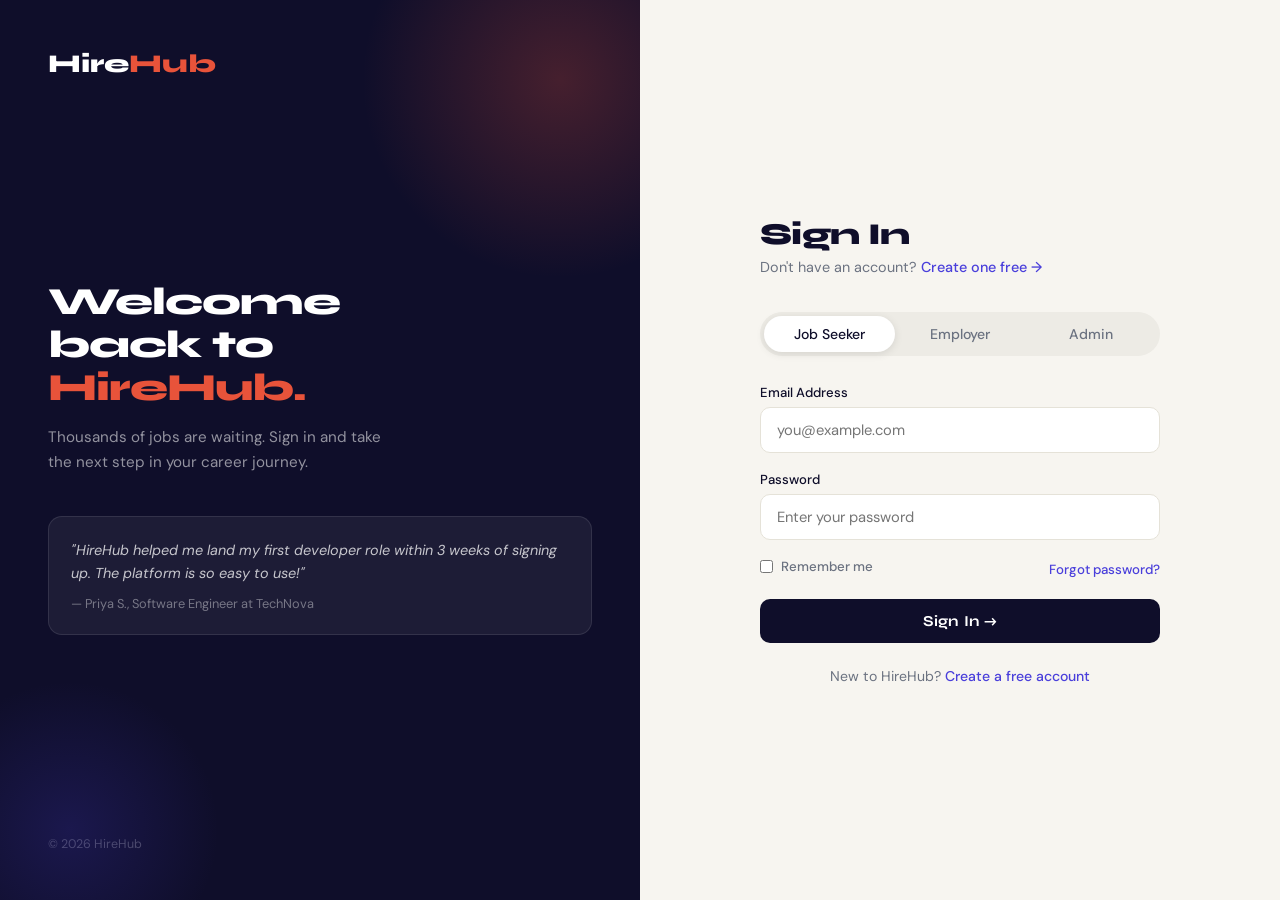
==== src/main/resources/templates/login.html @ 0d594c05 "Upload complete HireHub project" ====
<!DOCTYPE html>
<html lang="en" xmlns:th="http://www.thymeleaf.org">
<head>
  <meta charset="UTF-8" />
  <meta name="viewport" content="width=device-width, initial-scale=1.0" />
  <title>Sign In | HireHub</title>
  <link href="https://fonts.googleapis.com/css2?family=Syne:wght@400;600;700;800&family=DM+Sans:ital,opsz,wght@0,9..40,300;0,9..40,400;0,9..40,500;1,9..40,400&display=swap" rel="stylesheet" />
  <style>
    *, *::before, *::after { box-sizing: border-box; margin: 0; padding: 0; }
    :root {
      --ink:    #0F0E2A;
      --paper:  #F7F5F0;
      --coral:  #E8533A;
      --indigo: #4A3FDB;
      --muted:  #6B7280;
      --border: #E5E2D8;
      --font-head: 'Syne', sans-serif;
      --font-body: 'DM Sans', sans-serif;
    }
    body {
      font-family: var(--font-body); background: var(--paper); color: var(--ink);
      min-height: 100vh; display: grid; grid-template-columns: 1fr 1fr;
    }

    /* LEFT PANEL */
    .panel-left {
      background: var(--ink); color: #fff;
      display: flex; flex-direction: column; justify-content: space-between;
      padding: 48px; position: relative; overflow: hidden;
    }
    .panel-left::before {
      content: ''; position: absolute; top: -120px; right: -120px;
      width: 400px; height: 400px; border-radius: 50%;
      background: radial-gradient(circle, rgba(232,83,58,.25) 0%, transparent 70%);
    }
    .panel-left::after {
      content: ''; position: absolute; bottom: -80px; left: -80px;
      width: 300px; height: 300px; border-radius: 50%;
      background: radial-gradient(circle, rgba(74,63,219,.2) 0%, transparent 70%);
    }
    .logo { font-family: var(--font-head); font-size: 1.6rem; font-weight: 800; text-decoration: none; color: #fff; }
    .logo span { color: var(--coral); }
    .panel-left-body { flex: 1; display: flex; flex-direction: column; justify-content: center; position: relative; z-index: 1; }
    .panel-left h2 { font-family: var(--font-head); font-size: 2.4rem; font-weight: 800; line-height: 1.12; letter-spacing: -0.025em; margin-bottom: 16px; }
    .panel-left h2 em { font-style: normal; color: var(--coral); }
    .panel-left p { font-size: 0.95rem; color: rgba(255,255,255,.55); max-width: 340px; line-height: 1.65; }
    .panel-testimonial {
      background: rgba(255,255,255,.06); border: 1px solid rgba(255,255,255,.1);
      border-radius: 14px; padding: 22px; margin-top: 40px; position: relative; z-index: 1;
    }
    .panel-testimonial blockquote { font-size: 0.9rem; color: rgba(255,255,255,.75); line-height: 1.6; font-style: italic; }
    .panel-testimonial cite { display: block; margin-top: 10px; font-size: 0.8rem; color: rgba(255,255,255,.4); font-style: normal; }

    /* RIGHT PANEL */
    .panel-right { display: flex; align-items: center; justify-content: center; padding: 48px; }
    .auth-box { width: 100%; max-width: 400px; }
    .auth-box h1 { font-family: var(--font-head); font-size: 1.9rem; font-weight: 800; letter-spacing: -0.02em; margin-bottom: 6px; }
    .auth-box .subtitle { color: var(--muted); font-size: 0.9rem; margin-bottom: 36px; }
    .auth-box .subtitle a { color: var(--indigo); text-decoration: none; font-weight: 500; }

    .role-tabs { display: flex; background: #EDEBE5; border-radius: 100px; padding: 4px; margin-bottom: 28px; }
    .role-tab {
      flex: 1; text-align: center; padding: 9px; border-radius: 100px; font-size: 0.88rem; font-weight: 500;
      cursor: pointer; transition: all .2s; color: var(--muted); border: none; background: transparent;
      font-family: var(--font-body);
    }
    .role-tab.active { background: #fff; color: var(--ink); box-shadow: 0 2px 8px rgba(0,0,0,.1); }

    .form-group { margin-bottom: 18px; }
    label { display: block; font-size: 0.82rem; font-weight: 500; color: var(--ink); margin-bottom: 6px; }
    input[type="email"], input[type="password"], input[type="text"] {
      width: 100%; padding: 12px 16px; border: 1.5px solid var(--border); border-radius: 10px;
      font-family: var(--font-body); font-size: 0.92rem; color: var(--ink); background: #fff;
      outline: none; transition: border-color .2s;
    }
    input:focus { border-color: var(--indigo); }
    .form-row { display: flex; justify-content: space-between; align-items: center; margin-bottom: 18px; }
    .remember { display: flex; align-items: center; gap: 8px; font-size: 0.83rem; color: var(--muted); cursor: pointer; }
    .remember input { width: auto; }
    .forgot { font-size: 0.83rem; color: var(--indigo); text-decoration: none; font-weight: 500; }

    .btn-submit {
      width: 100%; padding: 13px; background: var(--ink); color: #fff; border: none; border-radius: 10px;
      font-family: var(--font-head); font-size: 0.95rem; font-weight: 700; cursor: pointer;
      transition: all .2s; letter-spacing: 0.01em;
    }
    .btn-submit:hover { background: var(--indigo); transform: translateY(-1px); box-shadow: 0 6px 20px rgba(74,63,219,.3); }

    .divider { display: flex; align-items: center; gap: 14px; margin: 24px 0; color: var(--border); font-size: 0.8rem; color: var(--muted); }
    .divider::before, .divider::after { content: ''; flex: 1; height: 1px; background: var(--border); }

    .register-link { text-align: center; margin-top: 24px; font-size: 0.88rem; color: var(--muted); }
    .register-link a { color: var(--indigo); text-decoration: none; font-weight: 500; }

    @media (max-width: 768px) {
      body { grid-template-columns: 1fr; }
      .panel-left { display: none; }
      .panel-right { padding: 40px 24px; }
    }
  </style>
</head>
<body>

<div class="panel-left">
  <a href="/" class="logo">Hire<span>Hub</span></a>
  <div class="panel-left-body">
    <h2>Welcome<br>back to<br><em>HireHub.</em></h2>
    <p>Thousands of jobs are waiting. Sign in and take the next step in your career journey.</p>
    <div class="panel-testimonial">
      <blockquote>"HireHub helped me land my first developer role within 3 weeks of signing up. The platform is so easy to use!"</blockquote>
      <cite>— Priya S., Software Engineer at TechNova</cite>
    </div>
  </div>
  <div style="font-size:0.78rem; color:rgba(255,255,255,.25);">© 2026 HireHub</div>
</div>

<div class="panel-right">
  <div class="auth-box">
    <h1>Sign In</h1>
    <p class="subtitle">Don't have an account? <a href="/register">Create one free →</a></p>

    <div class="role-tabs">
      <button class="role-tab active" onclick="setRole(this,'seeker')">Job Seeker</button>
      <button class="role-tab" onclick="setRole(this,'employer')">Employer</button>
      <button class="role-tab" onclick="setRole(this,'admin')">Admin</button>
    </div>

    <form th:action="@{/login}" method="post">
      <input type="hidden" name="role" id="roleField" value="seeker" />

      <div class="form-group">
        <label for="email">Email Address</label>
        <input type="email" id="email" name="email" placeholder="you@example.com" required />
      </div>
      <div class="form-group">
        <label for="password">Password</label>
        <input type="password" id="password" name="password" placeholder="Enter your password" required />
      </div>
      <div class="form-row">
        <label class="remember"><input type="checkbox" name="remember" /> Remember me</label>
        <a href="/forgot-password" class="forgot">Forgot password?</a>
      </div>

      <button type="submit" class="btn-submit">Sign In →</button>
    </form>

    <div class="register-link">
      New to HireHub? <a href="/register">Create a free account</a>
    </div>
  </div>
</div>

<script>
  function setRole(el, role) {
    document.querySelectorAll('.role-tab').forEach(t => t.classList.remove('active'));
    el.classList.add('active');
    document.getElementById('roleField').value = role;
  }
</script>
</body>
</html>
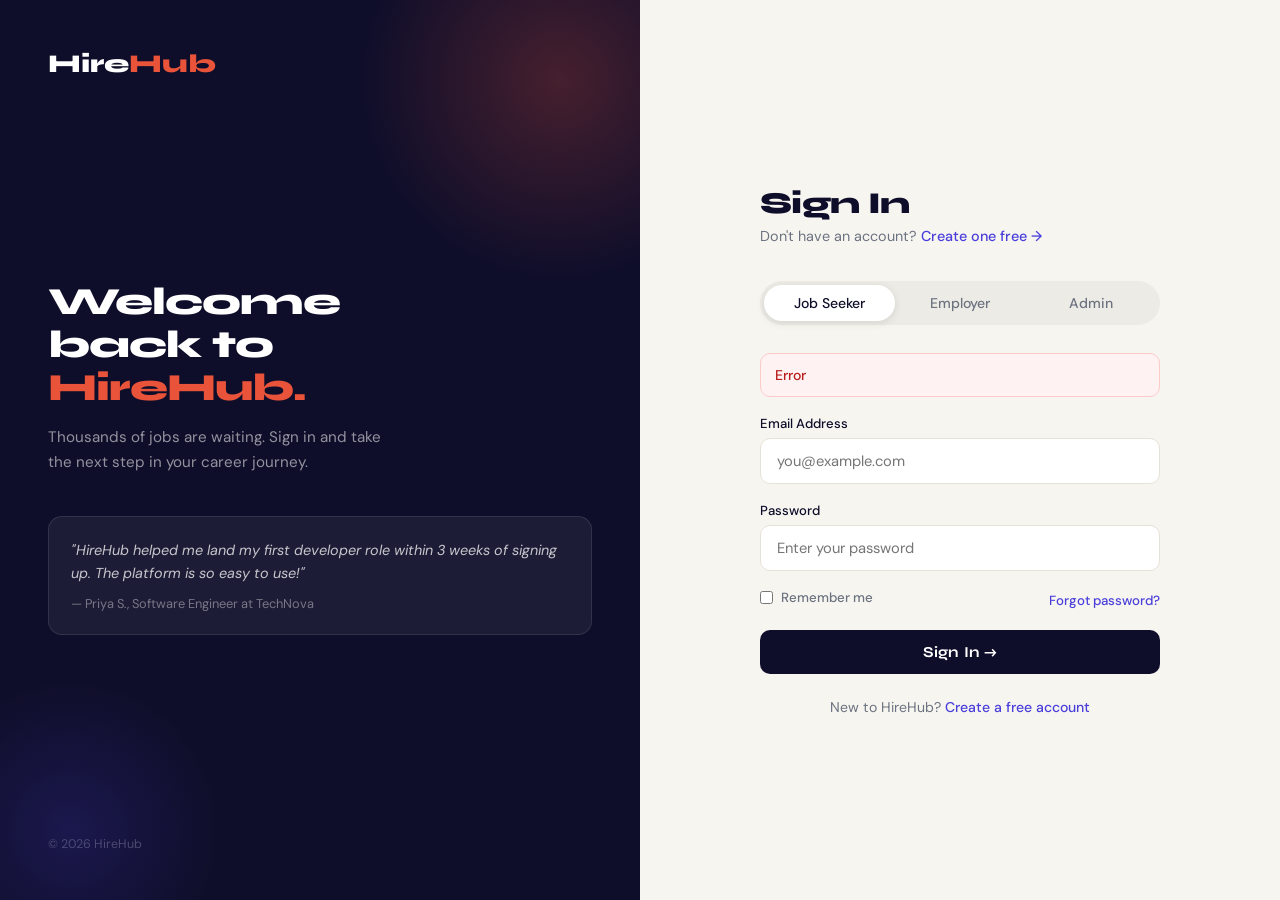
==== commit 0757118e: "Update controllers, entities, templates and add new pages" ====
--- a/src/main/resources/templates/login.html
+++ b/src/main/resources/templates/login.html
@@ -125,6 +125,9 @@
       <button class="role-tab" onclick="setRole(this,'admin')">Admin</button>
     </div>
 
+    <div th:if="${error}" style="background:#FEF2F2;border:1px solid #FECACA;color:#B91C1C;padding:12px 14px;border-radius:10px;margin-bottom:18px;font-size:0.88rem;font-weight:500;"
+         th:text="${error}">Error</div>
+
     <form th:action="@{/login}" method="post">
       <input type="hidden" name="role" id="roleField" value="seeker" />
 
